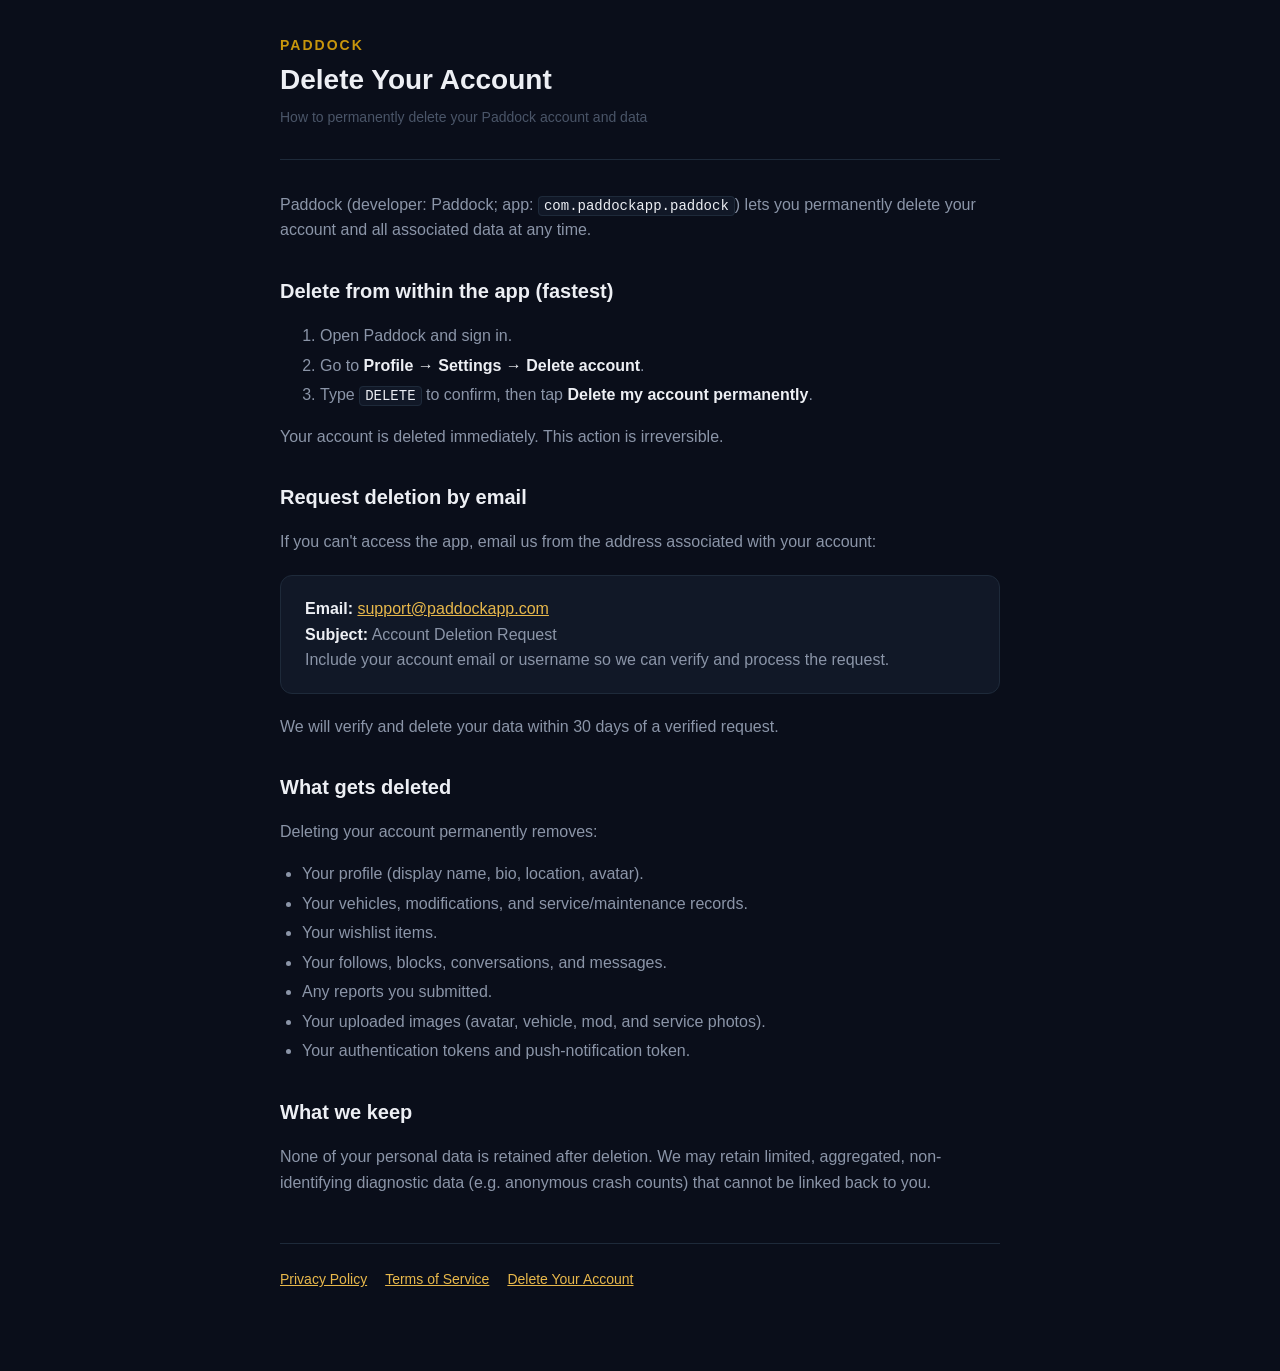
==== delete-account/index.html @ 3654ef49 "Initial public legal site: privacy, terms, account deletion" ====
<!DOCTYPE html>
<html lang="en">
<head>
  <meta charset="utf-8">
  <meta name="viewport" content="width=device-width, initial-scale=1">
  <title>Delete Your Account — Paddock</title>
  <meta name="description" content="How to permanently delete your Paddock account and all associated data.">
  <link rel="stylesheet" href="../style.css">
</head>
<body>
  <div class="wrap">
    <header class="site">
      <a class="brand" href="../">Paddock</a>
      <h1>Delete Your Account</h1>
      <p class="updated">How to permanently delete your Paddock account and data</p>
    </header>

    <p>Paddock (developer: Paddock; app: <code>com.paddockapp.paddock</code>) lets
      you permanently delete your account and all associated data at any time.</p>

    <h2>Delete from within the app (fastest)</h2>
    <ol>
      <li>Open Paddock and sign in.</li>
      <li>Go to <strong>Profile &rarr; Settings &rarr; Delete account</strong>.</li>
      <li>Type <code>DELETE</code> to confirm, then tap
        <strong>Delete my account permanently</strong>.</li>
    </ol>
    <p>Your account is deleted immediately. This action is irreversible.</p>

    <h2>Request deletion by email</h2>
    <p>If you can't access the app, email us from the address associated with your
      account:</p>
    <div class="card">
      <p style="margin:0">
        <strong>Email:</strong>
        <a href="mailto:support@paddockapp.com?subject=Account%20Deletion%20Request">support@paddockapp.com</a><br>
        <strong>Subject:</strong> Account Deletion Request<br>
        Include your account email or username so we can verify and process the
        request.
      </p>
    </div>
    <p>We will verify and delete your data within 30 days of a verified request.</p>

    <h2>What gets deleted</h2>
    <p>Deleting your account permanently removes:</p>
    <ul>
      <li>Your profile (display name, bio, location, avatar).</li>
      <li>Your vehicles, modifications, and service/maintenance records.</li>
      <li>Your wishlist items.</li>
      <li>Your follows, blocks, conversations, and messages.</li>
      <li>Any reports you submitted.</li>
      <li>Your uploaded images (avatar, vehicle, mod, and service photos).</li>
      <li>Your authentication tokens and push-notification token.</li>
    </ul>

    <h2>What we keep</h2>
    <p>None of your personal data is retained after deletion. We may retain limited,
      aggregated, non-identifying diagnostic data (e.g. anonymous crash counts) that
      cannot be linked back to you.</p>

    <footer class="site">
      <div class="nav">
        <a href="../privacy/">Privacy Policy</a>
        <a href="../terms/">Terms of Service</a>
        <a href="../delete-account/">Delete Your Account</a>
      </div>
    </footer>
  </div>
</body>
</html>
---- style.css ----
:root {
  --bg: #0a0e1a;
  --surface: #111827;
  --border: #1e2a3a;
  --text: #edeff4;
  --text-secondary: #8b95a8;
  --text-muted: #4a5568;
  --accent: #c8960c;
  --accent-light: #e8b84b;
}

* { box-sizing: border-box; }

html { -webkit-text-size-adjust: 100%; }

body {
  margin: 0;
  background: var(--bg);
  color: var(--text);
  font-family: -apple-system, BlinkMacSystemFont, "Segoe UI", Roboto, Helvetica,
    Arial, sans-serif;
  line-height: 1.6;
  font-size: 16px;
}

.wrap {
  max-width: 760px;
  margin: 0 auto;
  padding: 32px 20px 80px;
}

header.site {
  border-bottom: 1px solid var(--border);
  margin-bottom: 32px;
  padding-bottom: 16px;
}

a { color: var(--accent-light); }
a:hover { color: var(--accent); }

h1 { font-size: 28px; font-weight: 700; margin: 0 0 4px; }
h2 { font-size: 20px; font-weight: 600; margin: 32px 0 8px; color: var(--text); }
h3 { font-size: 16px; font-weight: 600; margin: 20px 0 6px; }

.brand {
  font-size: 14px;
  letter-spacing: 2px;
  text-transform: uppercase;
  color: var(--accent);
  font-weight: 700;
  text-decoration: none;
}

.updated { color: var(--text-muted); font-size: 14px; margin-top: 0; }

p, li { color: var(--text-secondary); }
strong { color: var(--text); }

ul { padding-left: 22px; }
li { margin: 4px 0; }

.card {
  background: var(--surface);
  border: 1px solid var(--border);
  border-radius: 12px;
  padding: 20px 24px;
  margin: 20px 0;
}

.nav {
  display: flex;
  gap: 18px;
  flex-wrap: wrap;
  margin-top: 8px;
  font-size: 14px;
}

footer.site {
  margin-top: 48px;
  padding-top: 16px;
  border-top: 1px solid var(--border);
  color: var(--text-muted);
  font-size: 13px;
}

code {
  background: var(--surface);
  border: 1px solid var(--border);
  border-radius: 4px;
  padding: 1px 5px;
  font-size: 14px;
  color: var(--text);
}
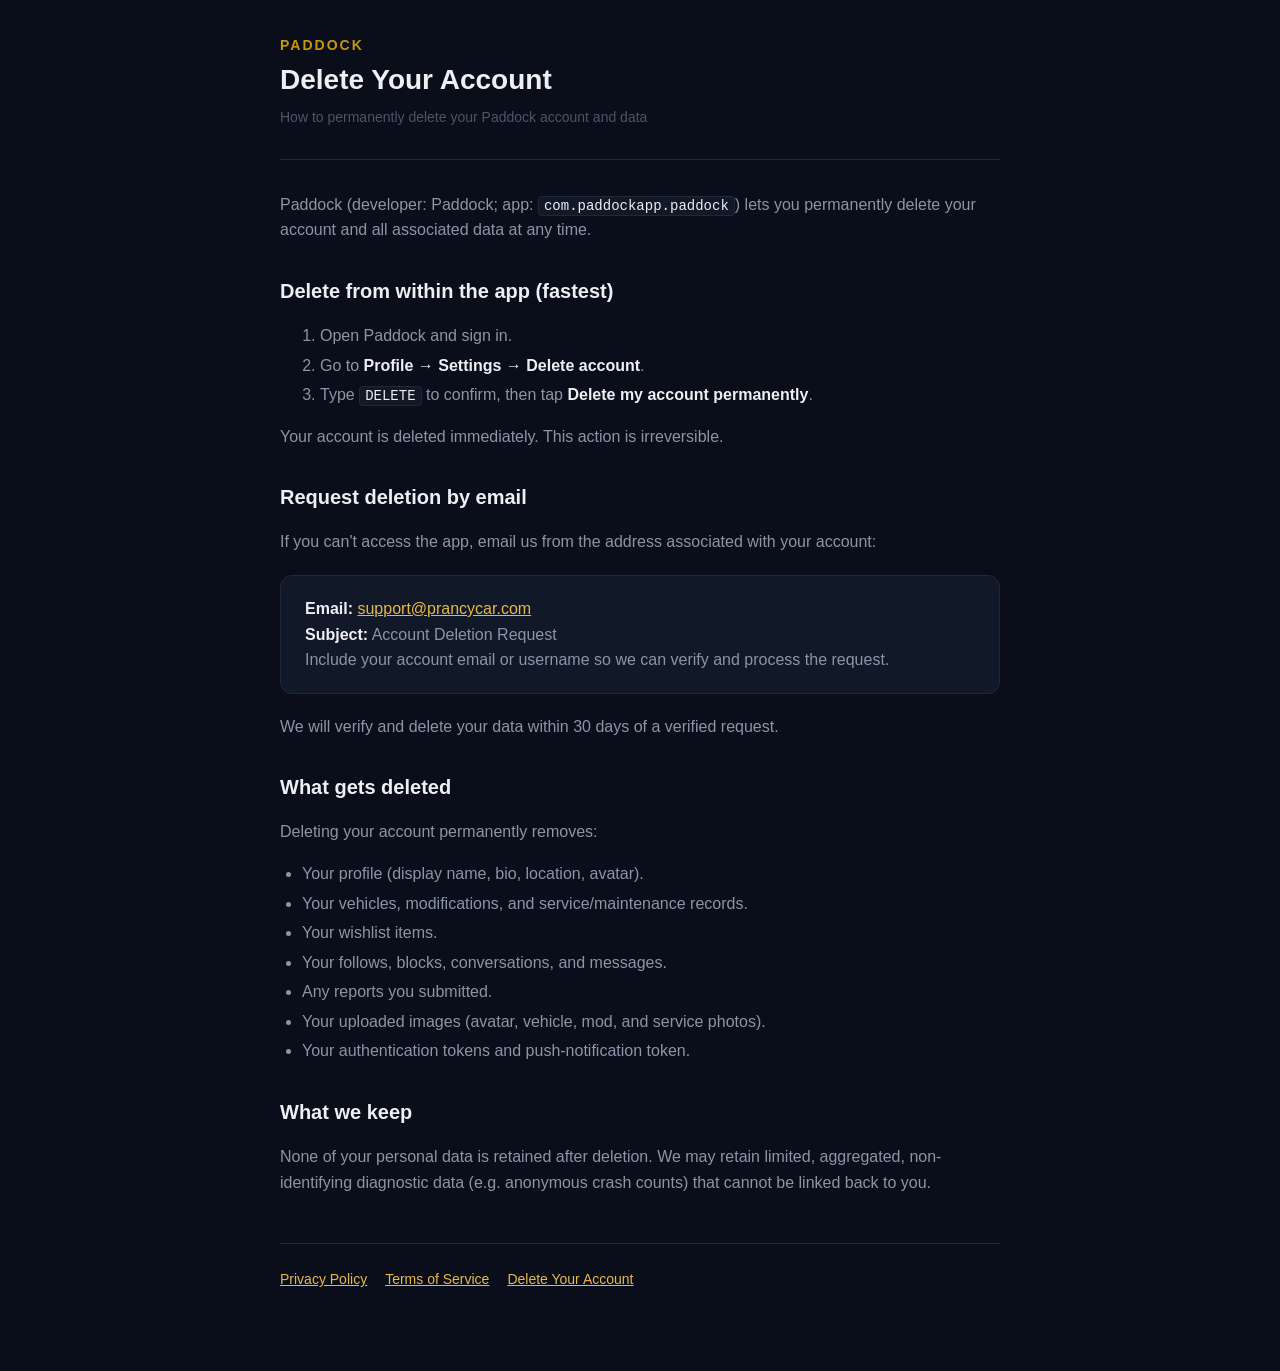
==== commit 9976e00c: "Use real support inbox support@prancycar.com" ====
--- a/delete-account/index.html
+++ b/delete-account/index.html
@@ -33,7 +33,7 @@
     <div class="card">
       <p style="margin:0">
         <strong>Email:</strong>
-        <a href="mailto:support@paddockapp.com?subject=Account%20Deletion%20Request">support@paddockapp.com</a><br>
+        <a href="mailto:support@prancycar.com?subject=Account%20Deletion%20Request">support@prancycar.com</a><br>
         <strong>Subject:</strong> Account Deletion Request<br>
         Include your account email or username so we can verify and process the
         request.
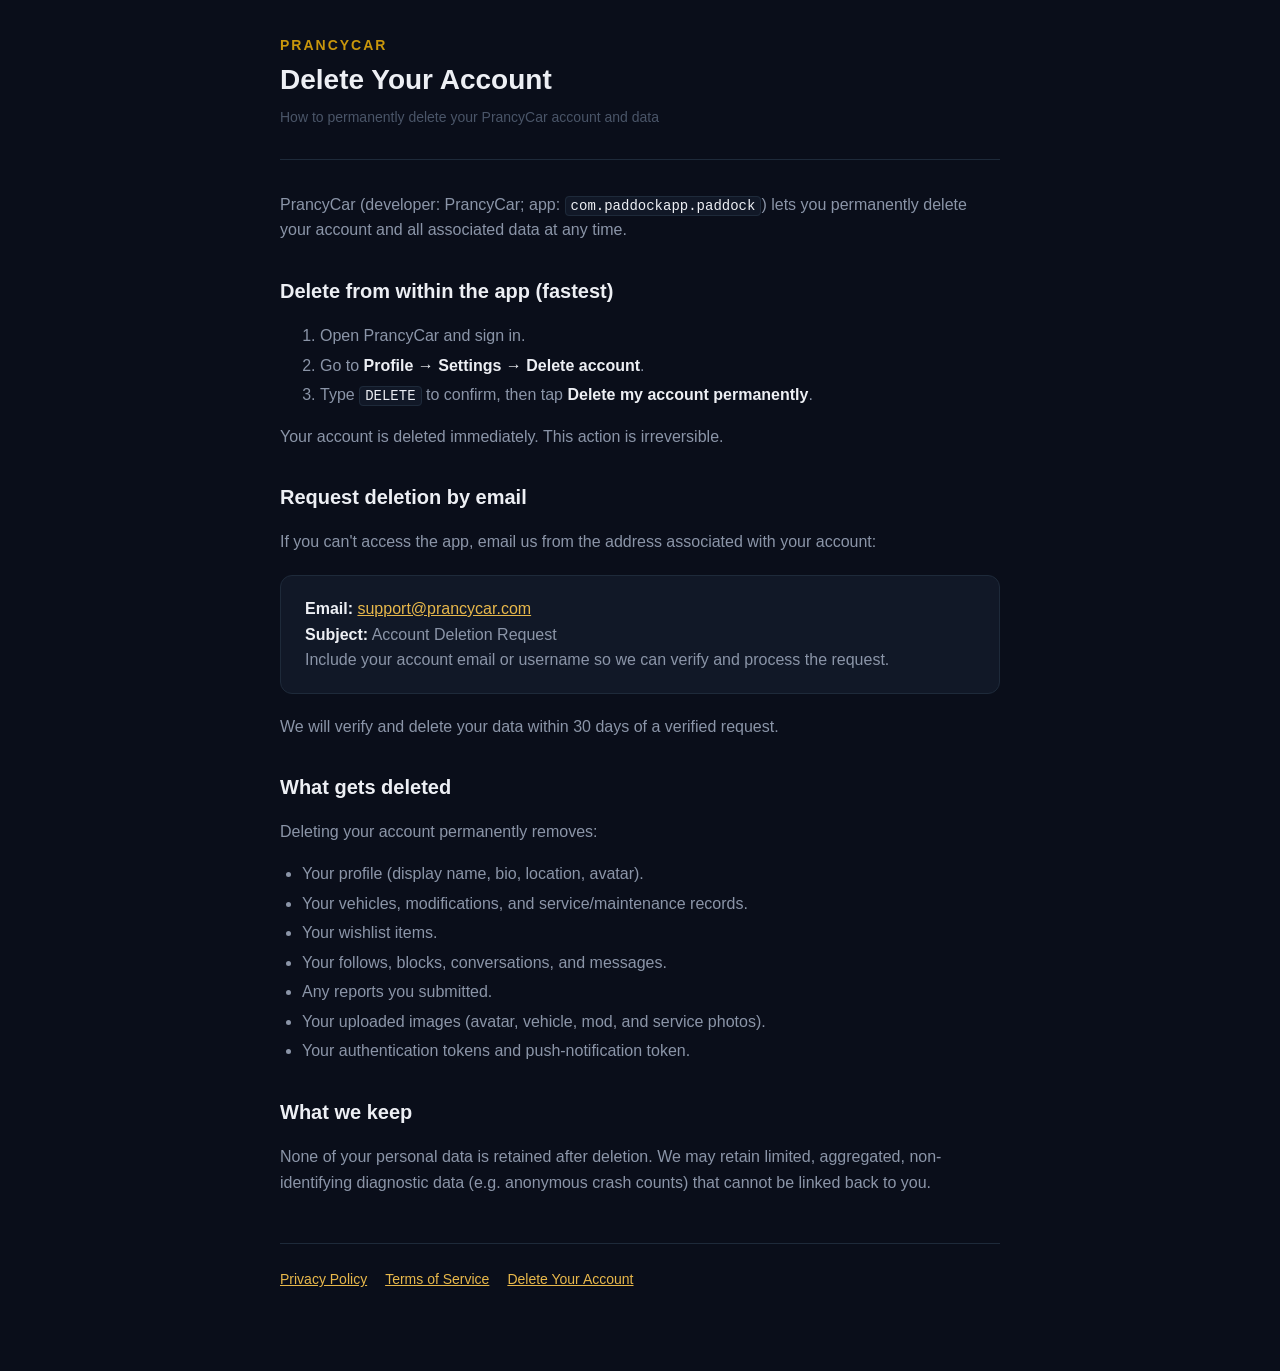
==== commit a99b428a: "Rebrand user-facing product name Paddock -> PrancyCar Mechanical brand rename across the public lega" ====
--- a/delete-account/index.html
+++ b/delete-account/index.html
@@ -3,24 +3,24 @@
 <head>
   <meta charset="utf-8">
   <meta name="viewport" content="width=device-width, initial-scale=1">
-  <title>Delete Your Account — Paddock</title>
-  <meta name="description" content="How to permanently delete your Paddock account and all associated data.">
+  <title>Delete Your Account — PrancyCar</title>
+  <meta name="description" content="How to permanently delete your PrancyCar account and all associated data.">
   <link rel="stylesheet" href="../style.css">
 </head>
 <body>
   <div class="wrap">
     <header class="site">
-      <a class="brand" href="../">Paddock</a>
+      <a class="brand" href="../">PrancyCar</a>
       <h1>Delete Your Account</h1>
-      <p class="updated">How to permanently delete your Paddock account and data</p>
+      <p class="updated">How to permanently delete your PrancyCar account and data</p>
     </header>
 
-    <p>Paddock (developer: Paddock; app: <code>com.paddockapp.paddock</code>) lets
+    <p>PrancyCar (developer: PrancyCar; app: <code>com.paddockapp.paddock</code>) lets
       you permanently delete your account and all associated data at any time.</p>
 
     <h2>Delete from within the app (fastest)</h2>
     <ol>
-      <li>Open Paddock and sign in.</li>
+      <li>Open PrancyCar and sign in.</li>
       <li>Go to <strong>Profile &rarr; Settings &rarr; Delete account</strong>.</li>
       <li>Type <code>DELETE</code> to confirm, then tap
         <strong>Delete my account permanently</strong>.</li>
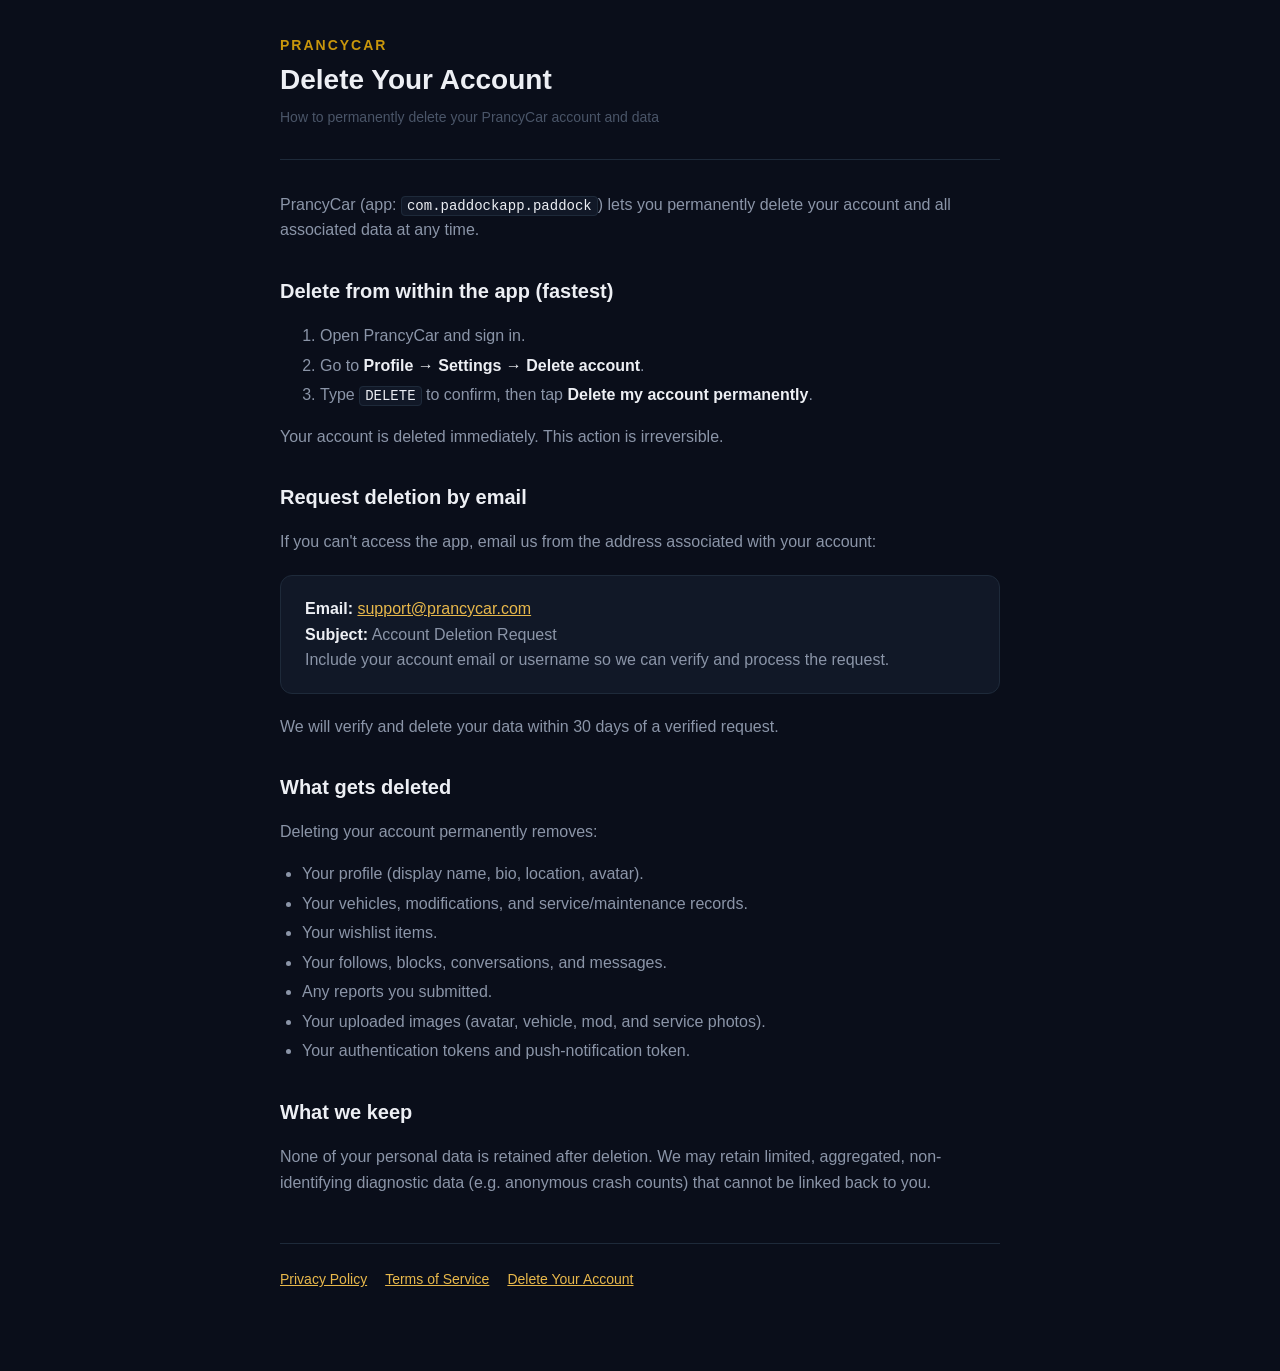
==== commit 1ea5205d: "Fix stale third-party hosting refs + bump dates - Privacy: "Google Cloud (Cloud Run)" -> DigitalOcea" ====
--- a/delete-account/index.html
+++ b/delete-account/index.html
@@ -15,7 +15,7 @@
       <p class="updated">How to permanently delete your PrancyCar account and data</p>
     </header>
 
-    <p>PrancyCar (developer: PrancyCar; app: <code>com.paddockapp.paddock</code>) lets
+    <p>PrancyCar (app: <code>com.paddockapp.paddock</code>) lets
       you permanently delete your account and all associated data at any time.</p>
 
     <h2>Delete from within the app (fastest)</h2>
